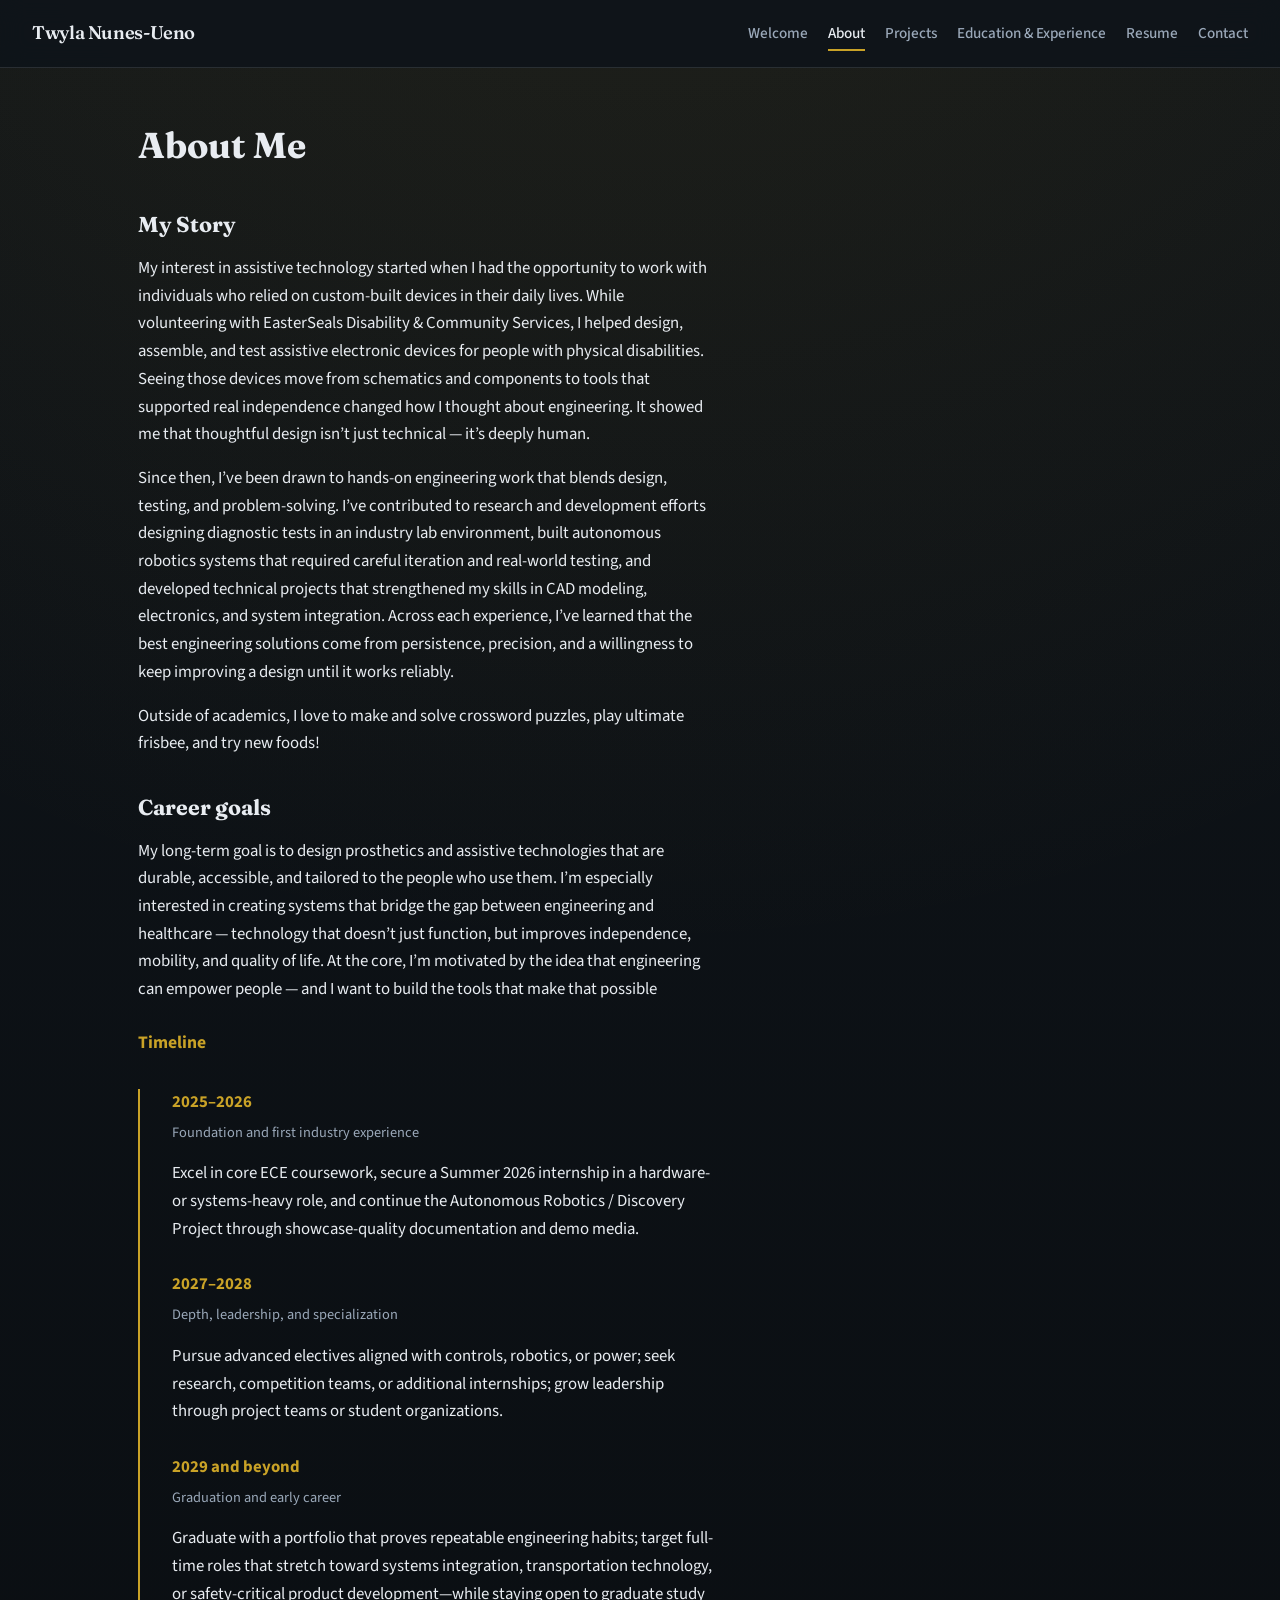
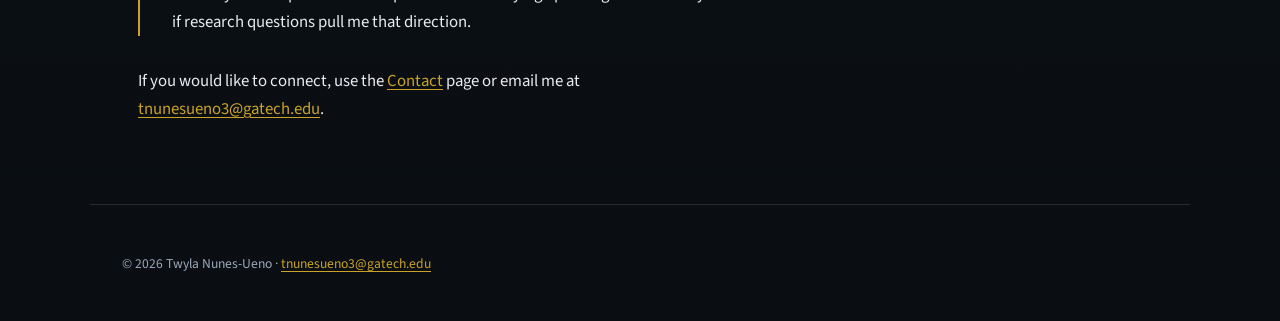
==== about.html @ 1e6d78b4 "BELLO FIRST COMMIT" ====
<!DOCTYPE html>
<html lang="en">
  <head>
    <meta charset="utf-8" />
    <meta name="viewport" content="width=device-width, initial-scale=1" />
    <title>About | Twyla Nunes-Ueno</title>
    <meta
      name="description"
      content="Bio, site purpose, background, and career goals for Twyla Nunes-Ueno."
    />
    <link rel="preconnect" href="https://fonts.googleapis.com" />
    <link rel="preconnect" href="https://fonts.gstatic.com" crossorigin />
    <link
      href="https://fonts.googleapis.com/css2?family=Fraunces:opsz,wght@9..144,500;9..144,600&family=Source+Sans+3:ital,wght@0,400;0,600;1,400&display=swap"
      rel="stylesheet"
    />
    <link rel="stylesheet" href="css/styles.css" />
  </head>
  <body>
    <header class="site-header">
      <a class="logo" href="index.html">Twyla Nunes-Ueno</a>
      <button
        type="button"
        class="nav-toggle"
        aria-expanded="false"
        aria-controls="site-nav"
      >
        Menu
      </button>
      <nav class="site-nav" id="site-nav" aria-label="Primary">
        <ul>
          <li><a href="index.html">Welcome</a></li>
          <li><a href="about.html">About</a></li>
          <li><a href="projects.html">Projects</a></li>
          <li><a href="education.html">Education &amp; Experience</a></li>
          <li><a href="resume.html">Resume</a></li>
          <li><a href="contact.html">Contact</a></li>
        </ul>
      </nav>
    </header>

    <main>
      <h1 class="page-title">About Me</h1>

      <article class="prose">

        <h2>My Story</h2>
        <p>
          My interest in assistive technology started when I had the opportunity to work with individuals who relied on custom-built devices in their daily lives. While volunteering with EasterSeals Disability & Community Services, I helped design, assemble, and test assistive electronic devices for people with physical disabilities. Seeing those devices move from schematics and components to tools that supported real independence changed how I thought about engineering. It showed me that thoughtful design isn’t just technical — it’s deeply human.
        </p>
        <p>
          Since then, I’ve been drawn to hands-on engineering work that blends design, testing, and problem-solving. I’ve contributed to research and development efforts designing diagnostic tests in an industry lab environment, built autonomous robotics systems that required careful iteration and real-world testing, and developed technical projects that strengthened my skills in CAD modeling, electronics, and system integration. Across each experience, I’ve learned that the best engineering solutions come from persistence, precision, and a willingness to keep improving a design until it works reliably.
        </p>
        <p>
          Outside of academics, I love to make and solve crossword puzzles, play ultimate frisbee, and try new foods!
        </p>

        <h2>Career goals</h2>
        <p>
          My long-term goal is to design prosthetics and assistive technologies that are durable, accessible, and tailored to the people who use them. I’m especially interested in creating systems that bridge the gap between engineering and healthcare — technology that doesn’t just function, but improves independence, mobility, and quality of life.
          At the core, I’m motivated by the idea that engineering can empower people — and I want to build the tools that make that possible
        </p>
  

        <h3>Timeline</h3>
        <div class="timeline">
          <div class="timeline-item">
            <h3>2025–2026</h3>
            <p class="timeline-meta">Foundation and first industry experience</p>
            <p>
              Excel in core ECE coursework, secure a Summer 2026 internship in
              a hardware- or systems-heavy role, and continue the Autonomous
              Robotics / Discovery Project through showcase-quality
              documentation and demo media.
            </p>
          </div>
          <div class="timeline-item">
            <h3>2027–2028</h3>
            <p class="timeline-meta">Depth, leadership, and specialization</p>
            <p>
              Pursue advanced electives aligned with controls, robotics, or
              power; seek research, competition teams, or additional internships;
              grow leadership through project teams or student organizations.
            </p>
          </div>
          <div class="timeline-item">
            <h3>2029 and beyond</h3>
            <p class="timeline-meta">Graduation and early career</p>
            <p>
              Graduate with a portfolio that proves repeatable engineering
              habits; target full-time roles that stretch toward systems
              integration, transportation technology, or safety-critical product
              development—while staying open to graduate study if research
              questions pull me that direction.
            </p>
          </div>
        </div>

        <p>
          If you would like to connect, use the
          <a href="contact.html">Contact</a> page or email me at
          <a href="mailto:tnunesueno3@gatech.edu">tnunesueno3@gatech.edu</a>.
        </p>
      </article>
    </main>

    <footer class="site-footer">
      <p style="margin-top: 1rem">
        © <span id="y"></span> Twyla Nunes-Ueno ·
        <a href="mailto:tnunesueno3@gatech.edu">tnunesueno3@gatech.edu</a>
      </p>
      <script>
        document.getElementById("y").textContent = new Date().getFullYear();
      </script>
    </footer>

    <script src="js/data.js"></script>
    <script src="js/main.js"></script>
  </body>
</html>
---- css/styles.css ----
/* Twyla Nunes-Ueno — ePortfolio */
:root {
  --bg: #0f1419;
  --bg-elevated: #1a222d;
  --surface: #232f3e;
  --text: #e8ecf1;
  --text-muted: #9aa8b9;
  --accent: #c9a227;
  --accent-soft: rgba(201, 162, 39, 0.15);
  --accent-hover: #e0b82e;
  --border: rgba(232, 236, 241, 0.12);
  --font-sans: "Source Sans 3", "Segoe UI", system-ui, sans-serif;
  --font-display: "Fraunces", Georgia, serif;
  --radius: 12px;
  --shadow: 0 12px 40px rgba(0, 0, 0, 0.35);
  --max: 72ch;
  --header-h: 4.25rem;
}

*,
*::before,
*::after {
  box-sizing: border-box;
}

html {
  scroll-behavior: smooth;
}

body {
  margin: 0;
  min-height: 100vh;
  font-family: var(--font-sans);
  font-size: 1.05rem;
  line-height: 1.65;
  color: var(--text);
  background: var(--bg);
  background-image:
    radial-gradient(ellipse 120% 80% at 50% -30%, rgba(201, 162, 39, 0.12), transparent),
    linear-gradient(180deg, var(--bg) 0%, #0a0e12 100%);
}

img {
  max-width: 100%;
  height: auto;
  display: block;
  border-radius: var(--radius);
}

a {
  color: var(--accent);
  text-decoration-thickness: 1px;
  text-underline-offset: 3px;
}

a:hover {
  color: var(--accent-hover);
}

.site-header {
  position: sticky;
  top: 0;
  z-index: 100;
  display: flex;
  align-items: center;
  justify-content: space-between;
  gap: 1rem;
  padding: 0.75rem clamp(1rem, 4vw, 2rem);
  min-height: var(--header-h);
  background: rgba(15, 20, 25, 0.92);
  backdrop-filter: blur(12px);
  border-bottom: 1px solid var(--border);
}

.logo {
  font-family: var(--font-display);
  font-weight: 600;
  font-size: 1.15rem;
  color: var(--text);
  text-decoration: none;
  letter-spacing: -0.02em;
}

.logo:hover {
  color: var(--accent);
}

.nav-toggle {
  display: none;
  background: var(--surface);
  border: 1px solid var(--border);
  color: var(--text);
  padding: 0.5rem 0.75rem;
  border-radius: 8px;
  cursor: pointer;
  font-size: 0.9rem;
}

.site-nav ul {
  list-style: none;
  margin: 0;
  padding: 0;
  display: flex;
  flex-wrap: wrap;
  gap: 0.25rem 1.25rem;
  align-items: center;
}

.site-nav a {
  color: var(--text-muted);
  text-decoration: none;
  font-weight: 500;
  font-size: 0.95rem;
  padding: 0.35rem 0;
  border-bottom: 2px solid transparent;
}

.site-nav a:hover,
.site-nav a[aria-current="page"] {
  color: var(--text);
  border-bottom-color: var(--accent);
}

main {
  padding: clamp(1.5rem, 4vw, 3rem);
  padding-bottom: 4rem;
  max-width: 1100px;
  margin: 0 auto;
}

.hero {
  display: grid;
  gap: clamp(1.5rem, 3vw, 2.5rem);
  align-items: center;
  margin-bottom: clamp(2rem, 5vw, 3.5rem);
}

@media (min-width: 768px) {
  .hero {
    grid-template-columns: 1fr 280px;
  }
}

.hero-text h1 {
  font-family: var(--font-display);
  font-size: clamp(2rem, 5vw, 2.75rem);
  font-weight: 600;
  line-height: 1.2;
  margin: 0 0 0.75rem;
  letter-spacing: -0.03em;
}

.lead {
  font-size: 1.15rem;
  color: var(--text-muted);
  margin: 0 0 1rem;
  max-width: var(--max);
}

.hero-card {
  background: var(--bg-elevated);
  border: 1px solid var(--border);
  border-radius: var(--radius);
  overflow: hidden;
  box-shadow: var(--shadow);
}

.hero-card figcaption {
  padding: 0.65rem 1rem;
  font-size: 0.8rem;
  color: var(--text-muted);
  border-top: 1px solid var(--border);
}

.quote-block {
  margin: 2rem 0;
  padding: 1.25rem 1.5rem;
  border-left: 4px solid var(--accent);
  background: var(--accent-soft);
  border-radius: 0 var(--radius) var(--radius) 0;
  max-width: var(--max);
}

.quote-block blockquote {
  margin: 0;
  font-family: var(--font-display);
  font-size: 1.2rem;
  font-style: italic;
  line-height: 1.5;
}

.quote-block cite {
  display: block;
  margin-top: 0.75rem;
  font-size: 0.9rem;
  font-style: normal;
  color: var(--text-muted);
}

.roadmap {
  display: grid;
  gap: 1rem;
  margin-top: 2rem;
}

@media (min-width: 600px) {
  .roadmap {
    grid-template-columns: repeat(2, 1fr);
  }
}

.roadmap a {
  display: block;
  padding: 1.25rem 1.35rem;
  background: var(--bg-elevated);
  border: 1px solid var(--border);
  border-radius: var(--radius);
  color: var(--text);
  text-decoration: none;
  transition: border-color 0.2s, transform 0.2s;
}

.roadmap a:hover {
  border-color: var(--accent);
  transform: translateY(-2px);
}

.roadmap h2 {
  font-family: var(--font-display);
  font-size: 1.1rem;
  margin: 0 0 0.35rem;
  color: var(--accent);
}

.roadmap p {
  margin: 0;
  font-size: 0.95rem;
  color: var(--text-muted);
}

.page-title {
  font-family: var(--font-display);
  font-size: clamp(1.75rem, 4vw, 2.25rem);
  margin: 0 0 0.5rem;
}

.subtitle {
  color: var(--text-muted);
  margin: 0 0 2rem;
  max-width: 60ch;
}

.prose {
  max-width: var(--max);
}

#education-section {
  margin-bottom: 3rem;
}

.prose h2 {
  font-family: var(--font-display);
  font-size: 1.35rem;
  margin: 2rem 0 0.75rem;
  color: var(--text);
}

.prose h3 {
  font-size: 1.1rem;
  margin: 1.5rem 0 0.5rem;
  color: var(--accent);
}

.prose p {
  margin: 0 0 1rem;
}

.prose ul {
  margin: 0 0 1rem;
  padding-left: 1.35rem;
}

.prose li {
  margin-bottom: 0.35rem;
}

.skills-grid {
  display: grid;
  grid-template-columns: repeat(auto-fit, minmax(200px, 1fr));
  gap: 1.5rem;
}

.skill-category h3 {
  font-size: 1rem;
  margin: 0 0 0.5rem;
  color: var(--accent);
}

.skill-category p {
  margin: 0;
  font-size: 0.9rem;
  color: var(--text-muted);
}

.timeline {
  position: relative;
  margin: 2rem 0;
  padding-left: 1.5rem;
  border-left: 2px solid var(--accent);
}

.timeline-item {
  margin-bottom: 1.75rem;
  padding-left: 0.5rem;
}

.timeline-item h3 {
  margin: 0 0 0.25rem;
  font-size: 1.05rem;
}

.timeline-meta {
  font-size: 0.9rem;
  color: var(--text-muted);
  margin: 0 0 0.5rem;
}

.steps-list {
  counter-reset: step;
  list-style: none;
  padding: 0;
  margin: 1rem 0 2rem;
}

.steps-list li {
  counter-increment: step;
  position: relative;
  padding: 0.85rem 1rem 0.85rem 3rem;
  margin-bottom: 0.75rem;
  background: var(--bg-elevated);
  border-radius: var(--radius);
  border: 1px solid var(--border);
}

.steps-list li::before {
  content: counter(step);
  position: absolute;
  left: 1rem;
  top: 50%;
  transform: translateY(-50%);
  width: 1.75rem;
  height: 1.75rem;
  line-height: 1.75rem;
  text-align: center;
  font-weight: 700;
  font-size: 0.85rem;
  background: var(--accent);
  color: var(--bg);
  border-radius: 50%;
}

.project-list {
  display: flex;
  flex-direction: column;
  gap: 2.5rem;
}

.project-card {
  background: var(--bg-elevated);
  border: 1px solid var(--border);
  border-radius: var(--radius);
  overflow: hidden;
  box-shadow: var(--shadow);
}

.project-card.featured {
  border-color: rgba(201, 162, 39, 0.35);
}

.project-card-header {
  padding: 1.25rem 1.5rem 0;
}

.project-card-header h2 {
  font-family: var(--font-display);
  font-size: 1.45rem;
  margin: 0 0 0.35rem;
}

.project-meta {
  font-size: 0.9rem;
  color: var(--text-muted);
  margin: 0 0 1rem;
}

.tag-row {
  display: flex;
  flex-wrap: wrap;
  gap: 0.4rem;
  margin-bottom: 1rem;
}

.tag {
  font-size: 0.75rem;
  text-transform: uppercase;
  letter-spacing: 0.06em;
  padding: 0.25rem 0.55rem;
  background: var(--surface);
  border-radius: 6px;
  color: var(--text-muted);
}

.tag.highlight {
  background: var(--accent-soft);
  color: var(--accent);
}

.project-body {
  padding: 0 1.5rem 1.5rem;
}

.project-body .prose {
  max-width: none;
}

.project-media {
  display: grid;
  gap: 1rem;
  margin: 1rem 0;
}

@media (min-width: 640px) {
  .project-media.cols-2 {
    grid-template-columns: repeat(2, 1fr);
  }
}

.media-caption {
  font-size: 0.8rem;
  color: var(--text-muted);
  margin-top: 0.35rem;
}

.experience-grid,
.contact-grid {
  display: flex;
  flex-direction: column;
  gap: 1.5rem;
}

.education-grid {
  display: grid;
  gap: 1.5rem;
  width: 100%;
  max-width: 100%;
}

@media (min-width: 640px) {
  .education-grid {
    grid-template-columns: repeat(2, minmax(0, 1fr));
  }

  .contact-grid {
    display: grid;
    grid-template-columns: repeat(auto-fit, minmax(260px, 1fr));
    gap: 1.25rem;
  }
}

@media (min-width: 960px) {
  .education-grid {
    grid-template-columns: repeat(2, minmax(360px, 1fr));
  }
}

.exp-card {
  background: var(--bg-elevated);
  border: 1px solid var(--border);
  border-radius: var(--radius);
  padding: 1.35rem 1.5rem;
}

.exp-card h3 {
  margin: 0 0 0.25rem;
  font-size: 1.1rem;
}

.exp-card .org {
  color: var(--accent);
  font-weight: 600;
  margin: 0;
}

.exp-card .when {
  font-size: 0.9rem;
  color: var(--text-muted);
  margin: 0.25rem 0 0.75rem;
}

.resume-actions {
  display: flex;
  flex-wrap: wrap;
  gap: 0.75rem;
  margin: 1.5rem 0 2rem;
}

.btn {
  display: inline-flex;
  align-items: center;
  gap: 0.5rem;
  padding: 0.65rem 1.25rem;
  font-size: 0.95rem;
  font-weight: 600;
  border-radius: 8px;
  text-decoration: none;
  cursor: pointer;
  border: none;
  font-family: inherit;
}

.btn-primary {
  background: var(--accent);
  color: var(--bg);
}

.btn-primary:hover {
  background: var(--accent-hover);
  color: var(--bg);
}

.btn-secondary {
  background: transparent;
  color: var(--text);
  border: 1px solid var(--border);
}

.btn-secondary:hover {
  border-color: var(--accent);
  color: var(--accent);
}

.resume-sheet {
  background: #fff;
  color: #1a1a1a;
  padding: clamp(1.5rem, 4vw, 2.5rem);
  border-radius: var(--radius);
  max-width: 8.5in;
  margin: 0 auto;
  box-shadow: var(--shadow);
  font-size: 0.95rem;
  line-height: 1.5;
}

.resume-sheet h1 {
  font-size: 1.5rem;
  margin: 0 0 0.25rem;
  color: #111;
}

.resume-sheet .contact-line {
  font-size: 0.9rem;
  color: #444;
  margin: 0 0 1.25rem;
  border-bottom: 2px solid #c9a227;
  padding-bottom: 0.75rem;
}

.resume-sheet h2 {
  font-size: 0.85rem;
  text-transform: uppercase;
  letter-spacing: 0.08em;
  color: #333;
  margin: 1.25rem 0 0.5rem;
  border-bottom: 1px solid #ddd;
  padding-bottom: 0.25rem;
}

.resume-sheet h3 {
  font-size: 1rem;
  margin: 0.75rem 0 0.15rem;
  color: #111;
}

.resume-sheet .resume-meta {
  font-size: 0.85rem;
  color: #555;
  margin: 0 0 0.35rem;
}

.resume-sheet ul {
  margin: 0 0 0.5rem;
  padding-left: 1.2rem;
}

.resume-sheet li {
  margin-bottom: 0.25rem;
}

.resume-sheet .skills-block {
  columns: 2;
  gap: 1.5rem;
}

@media (max-width: 500px) {
  .resume-sheet .skills-block {
    columns: 1;
  }
}

.site-footer {
  margin-top: auto;
  padding: 2rem clamp(1rem, 4vw, 2rem);
  border-top: 1px solid var(--border);
  font-size: 0.85rem;
  color: var(--text-muted);
  max-width: 1100px;
  margin-left: auto;
  margin-right: auto;
}

.site-footer h2 {
  font-size: 0.9rem;
  margin: 0 0 0.5rem;
  color: var(--text);
}

.credits-list {
  margin: 0;
  padding-left: 1.2rem;
}

.credits-list li {
  margin-bottom: 0.35rem;
}

.visually-hidden {
  position: absolute;
  width: 1px;
  height: 1px;
  padding: 0;
  margin: -1px;
  overflow: hidden;
  clip: rect(0, 0, 0, 0);
  border: 0;
}

/* Decorative SVG on welcome */
.hero-graphic {
  width: 100%;
  max-width: 320px;
  margin: 0 auto;
  opacity: 0.9;
}

@media (max-width: 767px) {
  .nav-toggle {
    display: block;
  }

  .site-nav {
    position: absolute;
    top: 100%;
    left: 0;
    right: 0;
    background: var(--bg-elevated);
    border-bottom: 1px solid var(--border);
    padding: 1rem;
    display: none;
  }

  .site-nav.is-open {
    display: block;
  }

  .site-nav ul {
    flex-direction: column;
    align-items: stretch;
  }

  .site-header {
    flex-wrap: wrap;
  }

  .site-nav a[aria-current="page"] {
    border-bottom-color: transparent;
    color: var(--accent);
  }
}

body.nav-open {
  overflow: hidden;
}
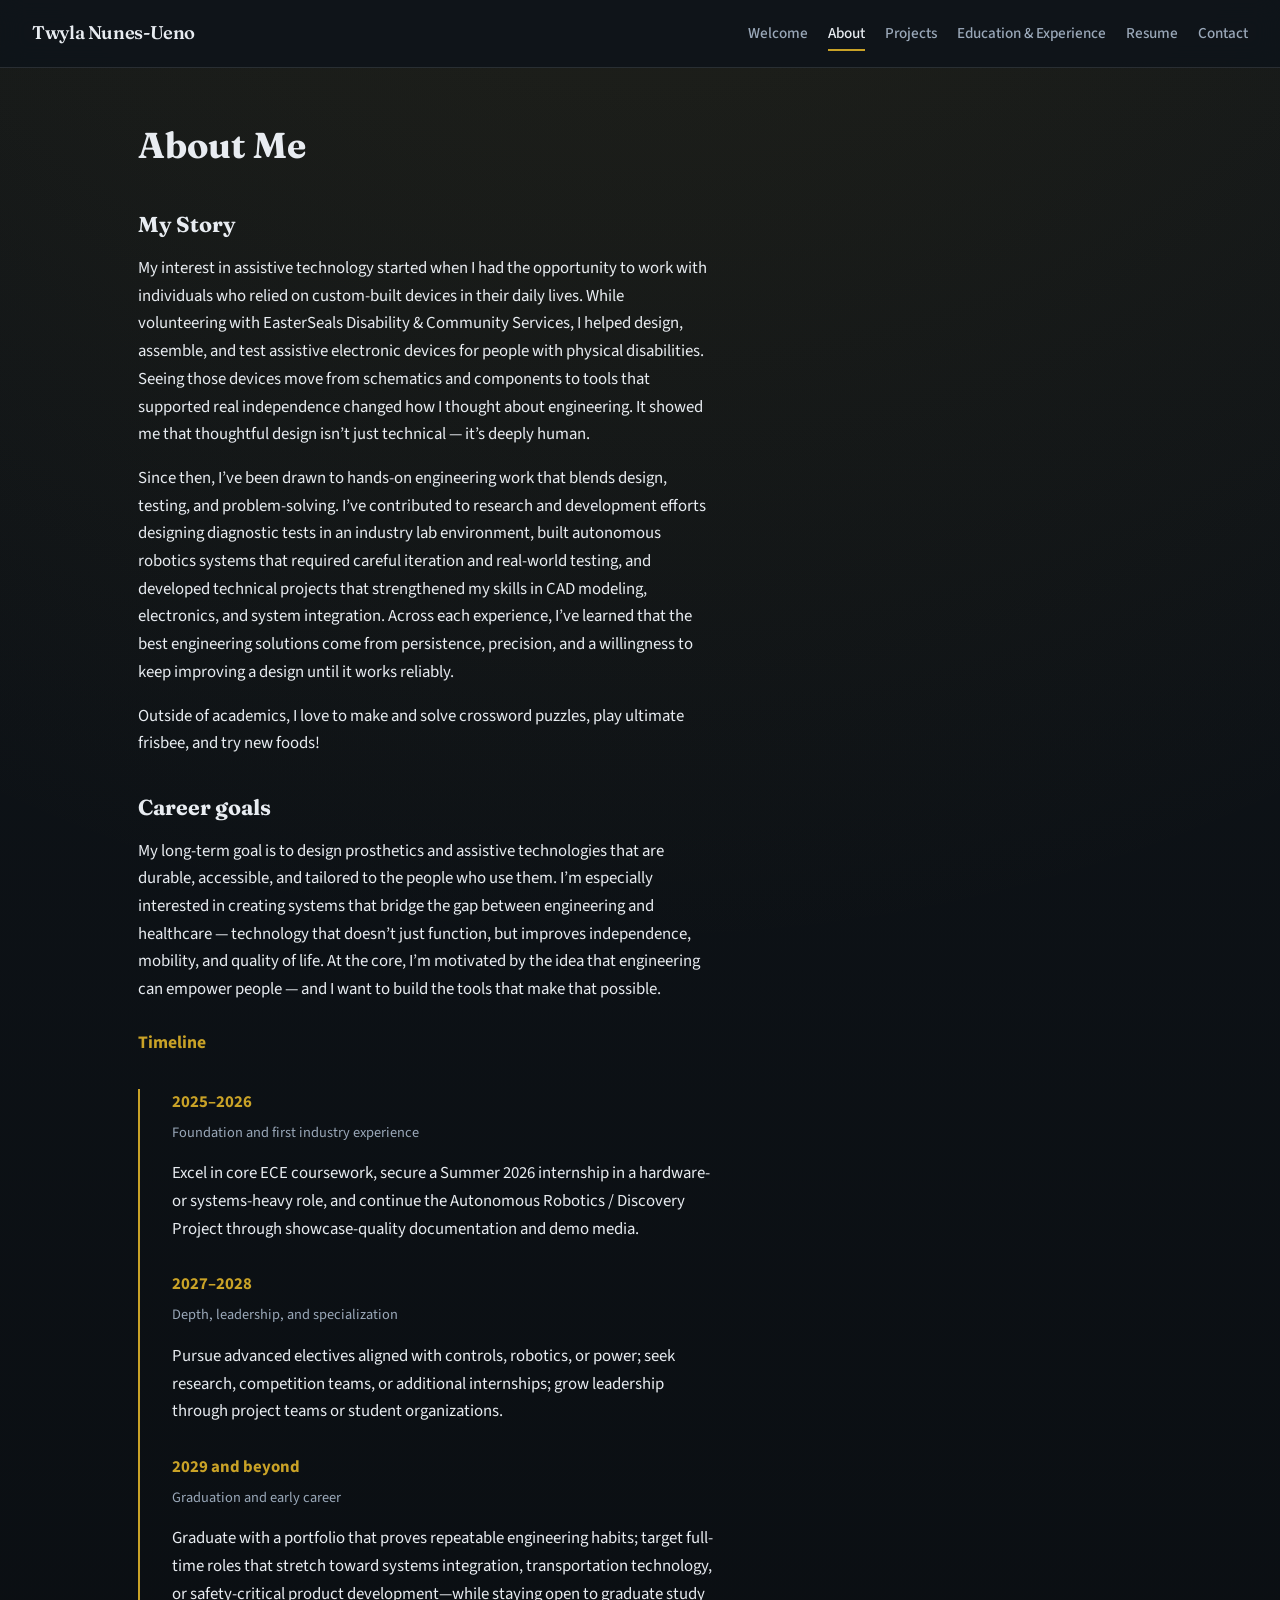
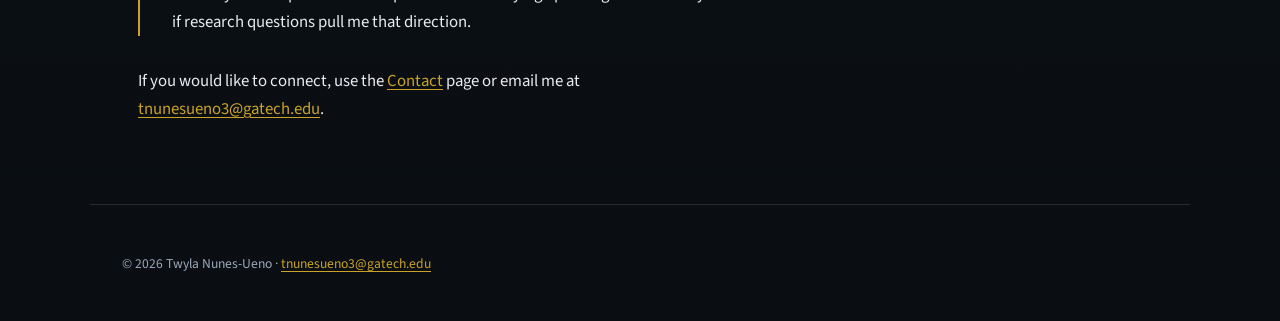
==== commit cb69837f: "fixed errors" ====
--- a/about.html
+++ b/about.html
@@ -58,7 +58,7 @@
         <h2>Career goals</h2>
         <p>
           My long-term goal is to design prosthetics and assistive technologies that are durable, accessible, and tailored to the people who use them. I’m especially interested in creating systems that bridge the gap between engineering and healthcare — technology that doesn’t just function, but improves independence, mobility, and quality of life.
-          At the core, I’m motivated by the idea that engineering can empower people — and I want to build the tools that make that possible
+          At the core, I’m motivated by the idea that engineering can empower people — and I want to build the tools that make that possible.
         </p>
   
 
